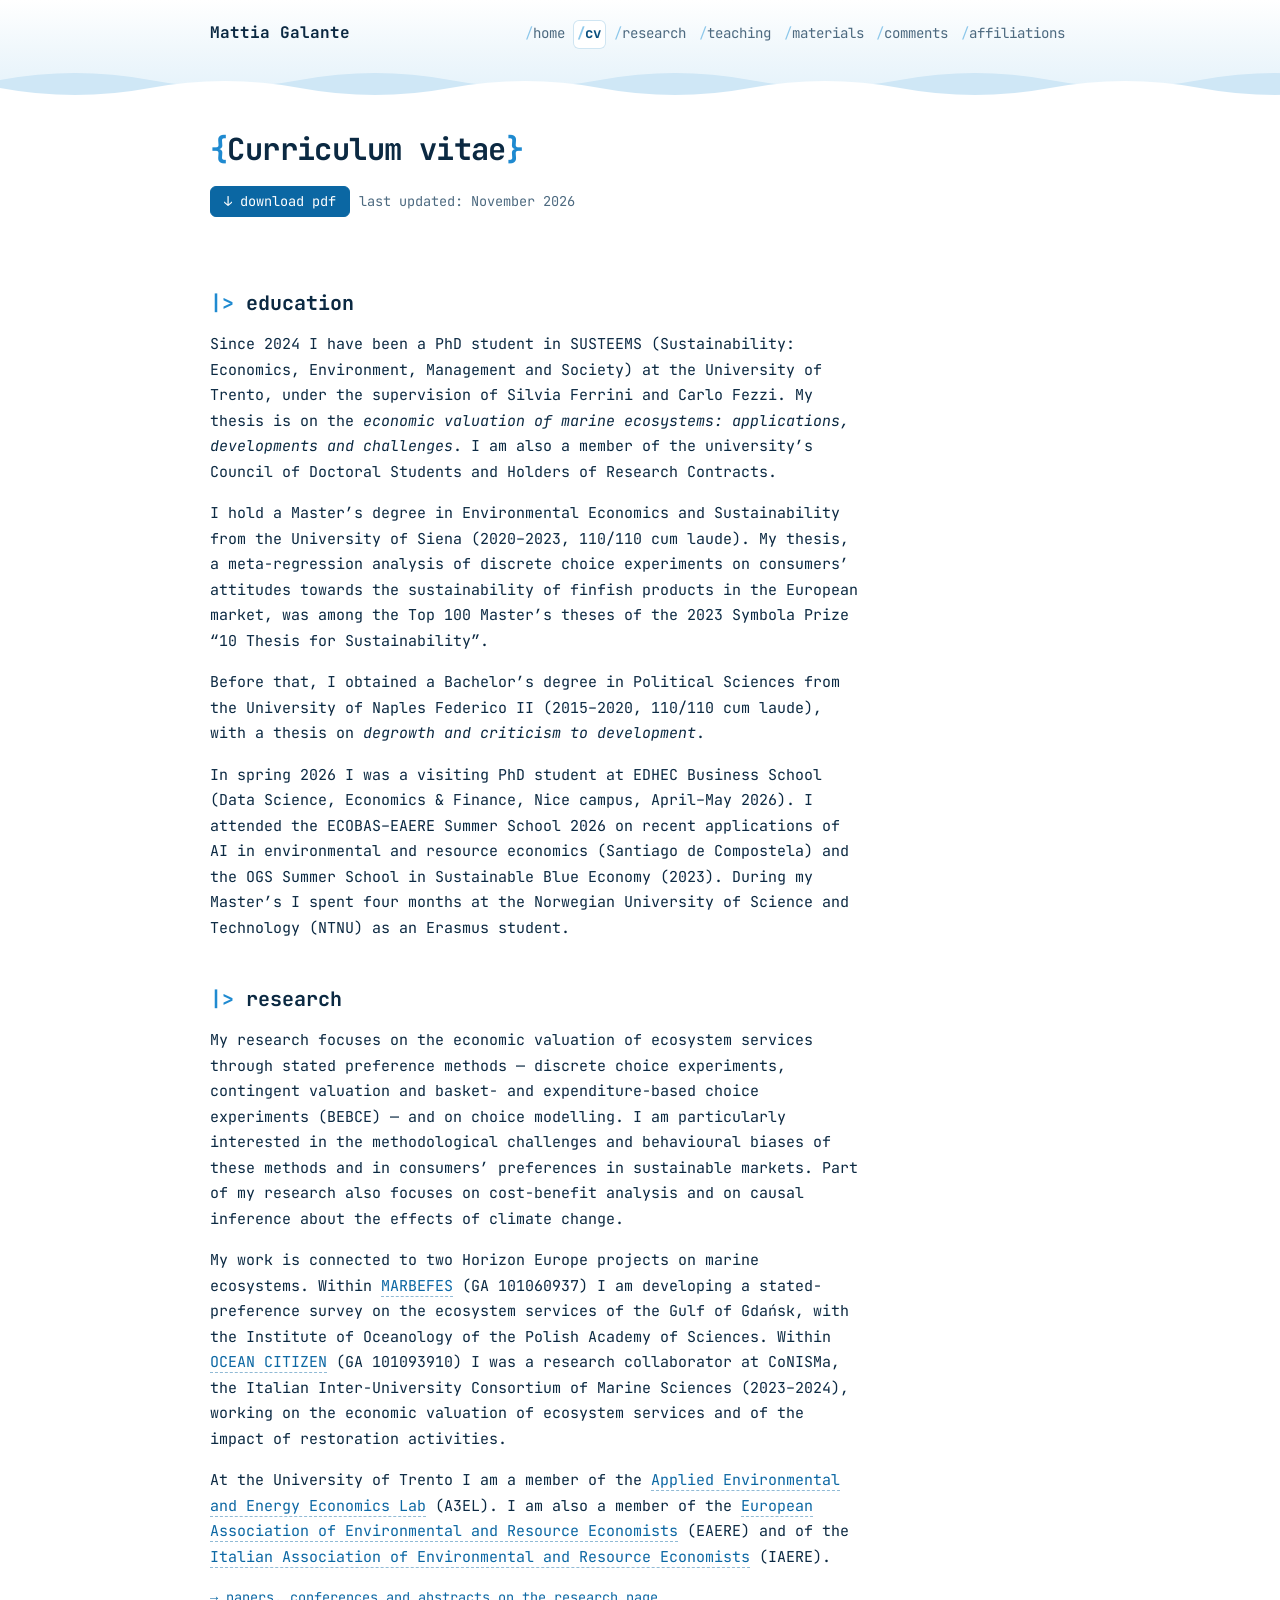
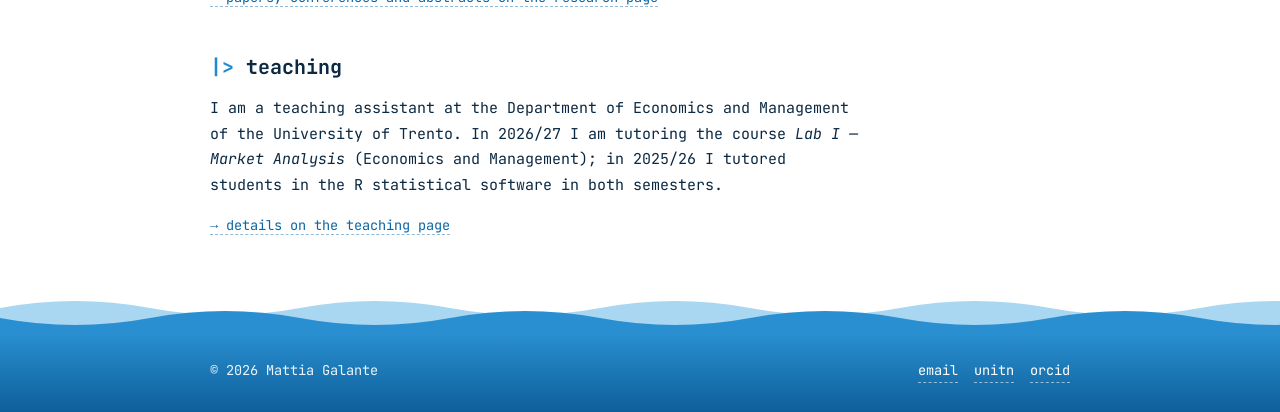
==== cv.html @ 953462c0 "First version - 101126" ====
<!DOCTYPE html>
<html lang="en">
<head>
  <meta charset="utf-8">
  <meta name="viewport" content="width=device-width, initial-scale=1">
  <title>CV — Mattia Galante</title>
  <meta name="description" content="Curriculum vitae of Mattia Galante.">
  <meta name="author" content="Mattia Galante">
  <meta name="theme-color" content="#1f8ad0">
  <link rel="icon" href="assets/img/favicon.svg" type="image/svg+xml">
  <link rel="stylesheet" href="assets/css/style.css">
  <script src="assets/js/main.js" defer></script>
</head>
<body>
  <a class="skip-link" href="#main">Skip to content</a>

  <!-- ===== HEADER — same on every page: only aria-current changes ===== -->
  <header class="site-header">
    <div class="wrap">
      <a class="brand" href="index.html">Mattia Galante</a>
      <nav class="site-nav" aria-label="Main">
        <a href="index.html">home</a>
        <a href="cv.html" aria-current="page">cv</a>
        <a href="research.html">research</a>
        <a href="teaching.html">teaching</a>
        <a href="materials.html">materials</a>
        <a href="comments.html">comments</a>
        <a href="affiliations.html">affiliations</a>
      </nav>
    </div>
  </header>

  <main id="main" class="wrap">

    <section class="page-head">
      <h1>Curriculum vitae</h1>
      <div class="cv-actions">
        <!-- Replace assets/cv.pdf with your CV, keeping the same file name -->
        <a class="btn primary" href="assets/cv.pdf" download="CV_MattiaGalante.pdf">&darr; download pdf</a>
        <span class="muted small">last updated: November 2026</span>
      </div>
    </section>

    <section class="prose" aria-labelledby="cv-edu">
      <h2 id="cv-edu">education</h2>
      <p>Since 2024 I have been a PhD student in SUSTEEMS (Sustainability: Economics, Environment, Management and Society) at the University of Trento, under the supervision of Silvia Ferrini and Carlo Fezzi. My thesis is on the <em>economic valuation of marine ecosystems: applications, developments and challenges</em>. I am also a member of the university&rsquo;s Council of Doctoral Students and Holders of Research Contracts.</p>
      <p>I hold a Master&rsquo;s degree in Environmental Economics and Sustainability from the University of Siena (2020&ndash;2023, 110/110 cum laude). My thesis, a meta-regression analysis of discrete choice experiments on consumers&rsquo; attitudes towards the sustainability of finfish products in the European market, was among the Top 100 Master&rsquo;s theses of the 2023 Symbola Prize &ldquo;10 Thesis for Sustainability&rdquo;.</p>
      <p>Before that, I obtained a Bachelor&rsquo;s degree in Political Sciences from the University of Naples Federico II (2015&ndash;2020, 110/110 cum laude), with a thesis on <em>degrowth and criticism to development</em>.</p>
      <p>In spring 2026 I was a visiting PhD student at EDHEC Business School (Data Science, Economics &amp; Finance, Nice campus, April&ndash;May 2026). I attended the ECOBAS&ndash;EAERE Summer School 2026 on recent applications of AI in environmental and resource economics (Santiago de Compostela) and the OGS Summer School in Sustainable Blue Economy (2023). During my Master&rsquo;s I spent four months at the Norwegian University of Science and Technology (NTNU) as an Erasmus student.</p>
    </section>

    <section class="prose" aria-labelledby="cv-res">
      <h2 id="cv-res">research</h2>
      <p>My research focuses on the economic valuation of ecosystem services through stated preference methods &mdash; discrete choice experiments, contingent valuation and basket- and expenditure-based choice experiments (BEBCE) &mdash; and on choice modelling. I am particularly interested in the methodological challenges and behavioural biases of these methods and in consumers&rsquo; preferences in sustainable markets. Part of my research also focuses on cost-benefit analysis and on causal inference about the effects of climate change.</p>
      <p>My work is connected to two Horizon Europe projects on marine ecosystems. Within <a href="https://www.marbefes.eu">MARBEFES</a> (GA 101060937) I am developing a stated-preference survey on the ecosystem services of the Gulf of Gdańsk, with the Institute of Oceanology of the Polish Academy of Sciences. Within <a href="https://oceancitizen.eu/">OCEAN CITIZEN</a> (GA 101093910) I was a research collaborator at CoNISMa, the Italian Inter-University Consortium of Marine Sciences (2023&ndash;2024), working on the economic valuation of ecosystem services and of the impact of restoration activities.</p>
      <p>At the University of Trento I am a member of the <a href="https://sites.google.com/view/a3el/home">Applied Environmental and Energy Economics Lab</a> (A3EL). I am also a member of the <a href="https://www.eaere.org/">European Association of Environmental and Resource Economists</a> (EAERE) and of the <a href="https://www.iaere.org/">Italian Association of Environmental and Resource Economists</a> (IAERE).</p>
      <p class="small"><a href="research.html">&rarr; papers, conferences and abstracts on the research page</a></p>
    </section>

    <section class="prose" aria-labelledby="cv-teach">
      <h2 id="cv-teach">teaching</h2>
      <p>I am a teaching assistant at the Department of Economics and Management of the University of Trento. In 2026/27 I am tutoring the course <em>Lab I &mdash; Market Analysis</em> (Economics and Management); in 2025/26 I tutored students in the R statistical software in both semesters.</p>
      <p class="small"><a href="teaching.html">&rarr; details on the teaching page</a></p>
    </section>
  </main>

  <!-- ===== FOOTER — same on every page ===== -->
  <footer class="site-footer">
    <div class="wrap">
      <span>&copy; <span data-year>2026</span> Mattia Galante</span>
      <span class="footer-links">
        <a href="mailto:mattia.galante-1@unitn.it">email</a>
        <a href="https://webapps.unitn.it/du/en/Persona/PER0280218/Curriculum">unitn</a>
        <a href="https://orcid.org/0009-0009-4476-0902">orcid</a>
      </span>
    </div>
  </footer>
</body>
</html>
---- assets/css/style.css ----
/* ==========================================================================
   Personal website — "console marina" theme
   White + azure, monospace type, stylized waves.

   Contents
   1. Fonts (self-hosted JetBrains Mono, SIL OFL)
   2. Variables (colours, sizes)  <- change the palette here
   3. Base
   4. Header + navigation + waves
   5. Page headings
   6. Components: terminal window, key-value list, buttons, tags, log
   7. Research: publications, abstracts, cards
   8. CV
   9. Comments (posts)
   10. Footer
   11. Draft helpers (.todo)
   12. Responsive, motion, print
   ========================================================================== */

/* 1. Fonts ---------------------------------------------------------------- */
@font-face {
  font-family: "JetBrains Mono"; font-style: normal; font-weight: 400; font-display: swap;
  src: url("../fonts/jetbrains-mono-latin-400-normal.woff2") format("woff2");
  unicode-range: U+0000-00FF,U+0131,U+0152-0153,U+02BB-02BC,U+02C6,U+02DA,U+02DC,U+0304,U+0308,U+0329,U+2000-206F,U+20AC,U+2122,U+2191,U+2193,U+2212,U+2215,U+FEFF,U+FFFD;
}
@font-face {
  font-family: "JetBrains Mono"; font-style: normal; font-weight: 400; font-display: swap;
  src: url("../fonts/jetbrains-mono-latin-ext-400-normal.woff2") format("woff2");
  unicode-range: U+0100-02BA,U+02BD-02C5,U+02C7-02CC,U+02CE-02D7,U+02DD-02FF,U+0304,U+0308,U+0329,U+1D00-1DBF,U+1E00-1E9F,U+1EF2-1EFF,U+2020,U+20A0-20AB,U+20AD-20C0,U+2113,U+2C60-2C7F,U+A720-A7FF;
}
@font-face {
  font-family: "JetBrains Mono"; font-style: normal; font-weight: 700; font-display: swap;
  src: url("../fonts/jetbrains-mono-latin-700-normal.woff2") format("woff2");
  unicode-range: U+0000-00FF,U+0131,U+0152-0153,U+02BB-02BC,U+02C6,U+02DA,U+02DC,U+0304,U+0308,U+0329,U+2000-206F,U+20AC,U+2122,U+2191,U+2193,U+2212,U+2215,U+FEFF,U+FFFD;
}
@font-face {
  font-family: "JetBrains Mono"; font-style: normal; font-weight: 700; font-display: swap;
  src: url("../fonts/jetbrains-mono-latin-ext-700-normal.woff2") format("woff2");
  unicode-range: U+0100-02BA,U+02BD-02C5,U+02C7-02CC,U+02CE-02D7,U+02DD-02FF,U+0304,U+0308,U+0329,U+1D00-1DBF,U+1E00-1E9F,U+1EF2-1EFF,U+2020,U+20A0-20AB,U+20AD-20C0,U+2113,U+2C60-2C7F,U+A720-A7FF;
}
@font-face {
  font-family: "JetBrains Mono"; font-style: italic; font-weight: 400; font-display: swap;
  src: url("../fonts/jetbrains-mono-latin-400-italic.woff2") format("woff2");
  unicode-range: U+0000-00FF,U+0131,U+0152-0153,U+02BB-02BC,U+02C6,U+02DA,U+02DC,U+0304,U+0308,U+0329,U+2000-206F,U+20AC,U+2122,U+2191,U+2193,U+2212,U+2215,U+FEFF,U+FFFD;
}
@font-face {
  font-family: "JetBrains Mono"; font-style: italic; font-weight: 400; font-display: swap;
  src: url("../fonts/jetbrains-mono-latin-ext-400-italic.woff2") format("woff2");
  unicode-range: U+0100-02BA,U+02BD-02C5,U+02C7-02CC,U+02CE-02D7,U+02DD-02FF,U+0304,U+0308,U+0329,U+1D00-1DBF,U+1E00-1E9F,U+1EF2-1EFF,U+2020,U+20A0-20AB,U+20AD-20C0,U+2113,U+2C60-2C7F,U+A720-A7FF;
}

/* 2. Variables ------------------------------------------------------------ */
:root {
  --bg: #ffffff;
  --foam: #f1f8fc;        /* very light azure: header, boxes */
  --foam-2: #e2f1fa;      /* light azure: hovers, bars */
  --line: #cfe5f2;        /* borders */
  --ink: #0b2942;         /* main text: deep navy */
  --muted: #4d6a80;       /* secondary text */
  --azure: #1f8ad0;       /* decorative azure (#, bullets, waves) */
  --link: #0b67a3;        /* links: darker azure, readable on white */
  --deep: #0a4f7e;        /* hover, active */
  --sea: #0b7f7a;         /* prompt colour (sea green) */
  --footer-top: #2a8fd0;  /* must match wave-footer-front.svg */
  --footer-bottom: #0d5f99;
  --radius: 10px;
  --shadow: 0 14px 34px -22px rgba(11, 41, 66, .45);
  --mono: "JetBrains Mono", ui-monospace, SFMono-Regular, Menlo, Consolas, "Liberation Mono", monospace;
  --wrap: 900px;
  --tile: 600px;          /* width of one wave tile */
}

/* 3. Base ----------------------------------------------------------------- */
*, *::before, *::after { box-sizing: border-box; }
html { -webkit-text-size-adjust: 100%; scroll-behavior: smooth; }
body {
  margin: 0;
  min-height: 100vh;
  display: flex;
  flex-direction: column;
  font-family: var(--mono);
  font-variant-ligatures: none;      /* show |> as typed, not as a triangle */
  font-feature-settings: "calt" 0, "liga" 0;
  font-size: 15px;
  line-height: 1.7;
  color: var(--ink);
  background: var(--bg);
}
main { flex: 1; width: 100%; }
[hidden] { display: none !important; }   /* elements marked hidden stay in the code but are not shown */
.wrap { max-width: var(--wrap); margin: 0 auto; padding: 0 1.25rem; }
img { max-width: 100%; height: auto; }
p { margin: 0 0 1rem; }
::selection { background: #bfe3f7; color: var(--ink); }

a { color: var(--link); text-decoration: none; border-bottom: 1px dashed rgba(11, 103, 163, .45); }
a:hover { color: var(--deep); border-bottom-style: solid; }
:focus-visible { outline: 2px solid var(--azure); outline-offset: 3px; border-radius: 3px; }

.skip-link { position: absolute; left: -999px; top: .5rem; z-index: 10; background: var(--ink); color: #fff; padding: .4rem .8rem; border: 0; }
.skip-link:focus { left: .5rem; }

hr.tilde {
  border: 0; height: 12px; margin: 2.8rem 0;
  background: url("../img/wave-line.svg") repeat-x center / 60px 12px;
  opacity: .9;
}

code, kbd { font-family: var(--mono); background: var(--foam-2); padding: .05em .35em; border-radius: 4px; font-size: .92em; }

/* 4. Header + navigation + waves ------------------------------------------ */
.site-header {
  position: relative;
  background: linear-gradient(180deg, #ffffff 0%, var(--foam) 45%, var(--foam-2) 100%);
  padding-top: 1.2rem;
}
.site-header .wrap {
  display: flex; flex-wrap: wrap; align-items: baseline; justify-content: space-between;
  gap: .5rem 1.2rem;
  padding-bottom: 3.4rem;
}
.brand { font-weight: 700; font-size: 1rem; color: var(--ink); border: 0; white-space: nowrap; }
.brand:hover { color: var(--deep); }

.site-nav { display: flex; flex-wrap: wrap; gap: .15rem .2rem; font-size: .88rem; }
.site-nav a { color: var(--muted); border: 0; padding: .15rem .3rem; border-radius: 6px; }
.site-nav a::before { content: "/"; color: #8cc7ea; }
.site-nav a:hover { color: var(--link); background: #fff; }
.site-nav a[aria-current="page"] { color: var(--deep); background: #fff; font-weight: 700; box-shadow: inset 0 0 0 1px var(--line); }

/* two wave layers drifting at different speeds */
.site-header::before,
.site-header::after {
  content: ""; position: absolute; left: 0; right: 0; bottom: -1px; height: 40px;
  background-repeat: repeat-x; background-size: var(--tile) 40px;
  pointer-events: none;
}
.site-header::before { background-image: url("../img/wave-back.svg"); animation: drift 38s linear infinite; }
.site-header::after  { background-image: url("../img/wave-front.svg"); animation: drift 26s linear infinite reverse; }
@keyframes drift { from { background-position-x: 0; } to { background-position-x: calc(var(--tile) * -1); } }

/* 5. Page headings -------------------------------------------------------- */
.page-head { padding: 1.6rem 0 .4rem; }

h1, h2, h3, h4 { line-height: 1.3; font-weight: 700; }
h1 { font-size: 1.9rem; margin: .1rem 0 1rem; letter-spacing: -.02em; }
h1::before { content: "{"; color: var(--azure); }
h1::after { content: "}"; color: var(--azure); }
h2 { font-size: 1.25rem; margin: 2.8rem 0 1rem; scroll-margin-top: 1rem; }
h2::before { content: "|> "; color: var(--azure); }
h3 { font-size: 1rem; margin: 2rem 0 .8rem; color: var(--deep); scroll-margin-top: 1rem; }
h3::before { content: "|> "; color: #8cc7ea; }
.no-hash::before, .no-hash::after { content: none; }
.lead { color: var(--muted); max-width: 70ch; }

/* in-page index, e.g. on Research */
.toc { display: flex; flex-wrap: wrap; gap: .4rem; margin: .4rem 0 0; padding: 0; list-style: none; font-size: .88rem; }
.toc a { display: inline-block; border: 1px solid var(--line); border-radius: 999px; padding: .1rem .7rem; background: var(--foam); }
.toc a::before { content: "#"; color: var(--azure); margin-right: .15rem; }
.toc a:hover { background: var(--foam-2); }

/* 6. Components ----------------------------------------------------------- */
/* terminal window */
.term {
  margin-top: 2rem;
  border: 1px solid var(--line); border-radius: var(--radius);
  background: #fff; box-shadow: var(--shadow); overflow: hidden;
}
.term-bar {
  display: flex; align-items: center; gap: .45rem;
  padding: .55rem .85rem; background: var(--foam-2); border-bottom: 1px solid var(--line);
  font-size: .8rem; color: var(--muted);
}
.term-bar i { width: 11px; height: 11px; border-radius: 50%; display: inline-block; background: #a9d6f1; }
.term-bar i:nth-child(2) { background: #5fb3e6; }
.term-bar i:nth-child(3) { background: #1f8ad0; }
.term-title { margin-left: .5rem; }
.term-body { padding: 1.4rem 1.5rem 1.5rem; }

.about { display: grid; grid-template-columns: 190px 1fr; gap: 1.7rem; align-items: start; }
.about .photo { width: 190px; height: auto; border-radius: 8px; border: 1px solid var(--line); background: var(--foam); }
.about h1 { margin-top: 0; margin-bottom: .2rem; }
.role { color: var(--muted); margin-bottom: 1rem; }

/* key: value list (contacts) */
.kv { display: grid; grid-template-columns: max-content 1fr; gap: .25rem 1rem; margin: 1.2rem 0; padding: .9rem 1rem; background: var(--foam); border-radius: 8px; font-size: .9rem; }
.kv dt { color: var(--sea); font-weight: 700; }
.kv dt::after { content: ":"; color: var(--muted); font-weight: 400; }
.kv dd { margin: 0; overflow-wrap: anywhere; }

/* buttons (links or summaries that look like buttons) */
.btn,
details.abstract > summary {
  display: inline-flex; align-items: center; gap: .35rem;
  padding: .32rem .8rem; border: 1px solid #9fcdec; border-radius: 6px;
  background: #fff; color: var(--link); font-size: .85rem; line-height: 1.4;
  cursor: pointer; user-select: none; font-family: var(--mono);
}
.btn:hover, details.abstract > summary:hover { background: var(--foam-2); border-color: var(--azure); color: var(--deep); }
.btn.primary { background: var(--link); border-color: var(--link); color: #fff; }
.btn.primary:hover { background: var(--deep); border-color: var(--deep); color: #fff; }
.btn-row { display: flex; flex-wrap: wrap; gap: .5rem; margin: 1rem 0 0; }
button.btn { font: inherit; font-size: .85rem; }

.tag { display: inline-block; font-size: .75rem; line-height: 1.6; padding: 0 .5rem; border-radius: 999px; background: var(--foam-2); color: var(--deep); white-space: nowrap; }
.muted { color: var(--muted); }
.small { font-size: .85rem; }

/* dated log (news, conferences) */
.log { list-style: none; margin: 0; padding: 0; border-left: 2px solid var(--line); }
.log li { position: relative; display: grid; grid-template-columns: 6.6rem 1fr; gap: 1rem; padding: .5rem 0 .5rem 1.1rem; }
.log li::before {
  content: ""; position: absolute; left: -7px; top: 1rem;
  width: 12px; height: 12px; border-radius: 50%; background: #fff; border: 2px solid var(--azure);
}
.log time { color: var(--muted); font-size: .88rem; padding-top: .05rem; }
.log li:first-child::before { background: var(--azure); }

/* plain list with "> " bullets */
.prompt-list { list-style: none; margin: 0; padding: 0; }
.prompt-list li { position: relative; padding: .35rem 0 .35rem 1.4rem; }
.prompt-list li::before { content: ">"; position: absolute; left: 0; color: var(--azure); font-weight: 700; }

/* cards (projects, affiliations) */
.cards { display: grid; grid-template-columns: repeat(auto-fit, minmax(250px, 1fr)); gap: 1rem; }
.card { border: 1px solid var(--line); border-radius: 8px; padding: 1.1rem 1.2rem; background: linear-gradient(180deg, #fff 0%, var(--foam) 100%); }
.card h3 { margin: 0 0 .3rem; }
.card h3::before { content: none; }
.card .meta { color: var(--muted); font-size: .85rem; margin-bottom: .7rem; }
.card-logo { display: block; height: 42px; width: auto; max-width: 100%; object-fit: contain; object-position: left center; margin: 0 0 .9rem; }
.card-logo-text { display: inline-flex; align-items: center; height: 42px; margin: 0 0 .9rem; padding: 0 .75rem; border: 2px solid var(--deep); border-radius: 6px; font-weight: 700; font-size: 1.1rem; letter-spacing: .08em; color: var(--deep); }   /* for affiliations without a logo */
.card p:last-child { margin-bottom: 0; }

/* 7. Research: publications ----------------------------------------------- */
.pub { border: 1px solid var(--line); border-radius: 8px; padding: 1rem 1.15rem; margin-bottom: .9rem; background: #fff; transition: border-color .15s; }
.pub:hover { border-color: #9fcdec; }
.pub-title { margin: 0 0 .2rem; font-size: 1rem; color: var(--ink); }
.pub-title::before { content: none; }
.pub-meta { margin: 0 0 .75rem; color: var(--muted); font-size: .87rem; }
.pub-meta em { color: var(--ink); }
.pub-actions { display: flex; flex-wrap: wrap; gap: .5rem; align-items: flex-start; }

details.abstract > summary { list-style: none; }
details.abstract > summary::-webkit-details-marker { display: none; }
details.abstract > summary::before { content: "[+]"; font-weight: 700; }
details.abstract[open] > summary::before { content: "[-]"; }
details.abstract[open] { flex: 1 1 100%; }
.abstract-text {
  margin-top: .7rem; padding: .85rem 1rem;
  background: var(--foam); border-left: 3px solid var(--azure); border-radius: 0 6px 6px 0;
  font-size: .9rem;
}
.abstract-text p:last-child { margin-bottom: 0; }

.wip .prompt-list li { padding-top: .45rem; padding-bottom: .45rem; }

/* 8. CV ------------------------------------------------------------------- */
.cv-actions { display: flex; flex-wrap: wrap; gap: .6rem; align-items: center; margin: .2rem 0 1.4rem; }
.cv-row { display: grid; grid-template-columns: 9.5rem 1fr; gap: 1rem; padding: .55rem 0; border-bottom: 1px dashed var(--line); }
.cv-row:last-child { border-bottom: 0; }
.cv-row .when { color: var(--muted); font-size: .88rem; padding-top: .05rem; }
.cv-row .what p { margin: 0; }
.cv-row .what .muted { font-size: .88rem; }

/* 9. Comments (posts) ----------------------------------------------------- */
.post-item { padding: 1.1rem 0; border-bottom: 1px dashed var(--line); }
.post-item:last-child { border-bottom: 0; }
.post-item h3 { margin: .1rem 0 .4rem; font-size: 1.05rem; }
.post-item h3::before { content: none; }
.post-item h3 a { border-bottom: 0; }
.post-item h3 a:hover { border-bottom: 1px solid; }
.post-item .meta { color: var(--muted); font-size: .85rem; display: flex; flex-wrap: wrap; gap: .4rem .8rem; align-items: center; }
.post-item p { margin: .3rem 0 0; }

.prose { max-width: 72ch; }
.prose blockquote { margin: 1.2rem 0; padding: .6rem 1rem; border-left: 3px solid var(--azure); background: var(--foam); color: var(--deep); }
.prose ul { padding-left: 1.3rem; }
.post-meta { color: var(--muted); font-size: .88rem; margin-bottom: 1.6rem; }

/* 10. Footer -------------------------------------------------------------- */
.site-footer {
  position: relative; margin-top: 5rem;
  background: linear-gradient(180deg, var(--footer-top) 0%, var(--footer-bottom) 100%);
  color: #e8f5fd; font-size: .85rem;
  padding: 1.6rem 0 1.8rem;
}
.site-footer::before,
.site-footer::after {
  content: ""; position: absolute; left: 0; right: 0; top: -39px; height: 40px;
  background-repeat: repeat-x; background-size: var(--tile) 40px; pointer-events: none;
}
.site-footer::before { background-image: url("../img/wave-footer-back.svg"); animation: drift 44s linear infinite reverse; }
.site-footer::after  { background-image: url("../img/wave-footer-front.svg"); animation: drift 30s linear infinite; }
.site-footer .wrap { display: flex; flex-wrap: wrap; justify-content: space-between; gap: .6rem 1.5rem; }
.site-footer a { color: #fff; border-bottom-color: rgba(255, 255, 255, .55); }
.site-footer a:hover { color: #fff; border-bottom-style: solid; }
.footer-links { display: flex; flex-wrap: wrap; gap: .3rem 1rem; }

/* 11. Draft helpers ------------------------------------------------------- */
/* Everything still to be filled in is wrapped in <span class="todo">.
   Search the files for "todo" to find them; remove the class when done. */
.todo { background: #fff4cc; border-bottom: 1px dashed #d9a92a; padding: 0 .2em; border-radius: 2px; }
.todo-note { font-size: .8rem; color: #8a6510; background: #fff8e0; border: 1px dashed #e3bf5c; padding: .4rem .7rem; border-radius: 6px; margin: 0 0 1rem; }

/* 12. Responsive, motion, print ------------------------------------------- */
@media (max-width: 680px) {
  body { font-size: 14px; }
  h1 { font-size: 1.55rem; }
  .site-header .wrap { padding-bottom: 3.4rem; }
  :root { --tile: 420px; }
  .site-header::before, .site-header::after { height: 28px; background-size: var(--tile) 28px; }
  .site-footer::before, .site-footer::after { height: 28px; top: -27px; background-size: var(--tile) 28px; }
  .about { grid-template-columns: 1fr; gap: 1.1rem; }
  .about .photo { width: 140px; }
  .term-body { padding: 1.1rem 1rem 1.2rem; }
  .log li, .cv-row { grid-template-columns: 1fr; gap: .1rem; }
  .kv { grid-template-columns: 1fr; gap: 0; }
  .kv dd { margin-bottom: .45rem; }
}

@media (prefers-reduced-motion: reduce) {
  *, *::before, *::after { animation: none !important; transition: none !important; }
  html { scroll-behavior: auto; }
}

@media print {
  .site-header, .site-footer, .skip-link, .no-print, .toc { display: none !important; }
  body { font-size: 11pt; color: #000; }
  a { color: #000; border: 0; }
  .todo { background: none; border: 0; }
}
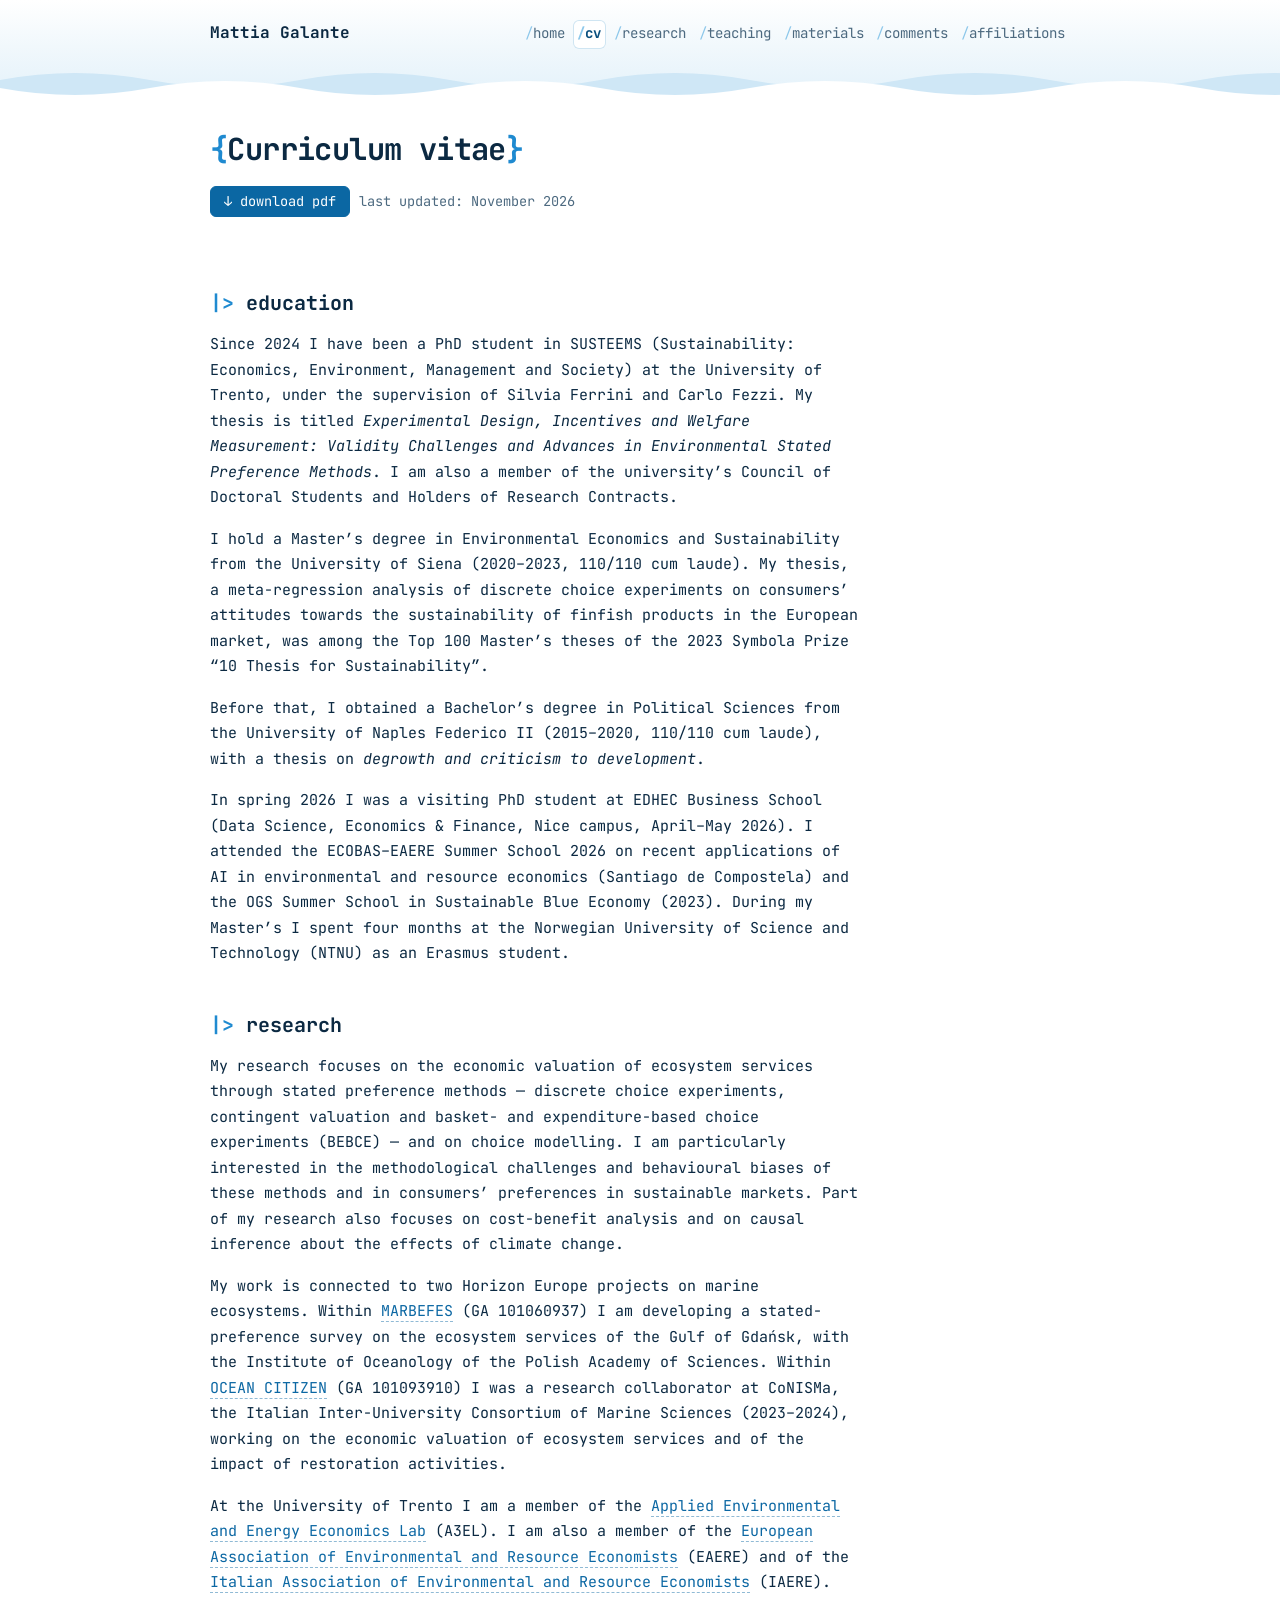
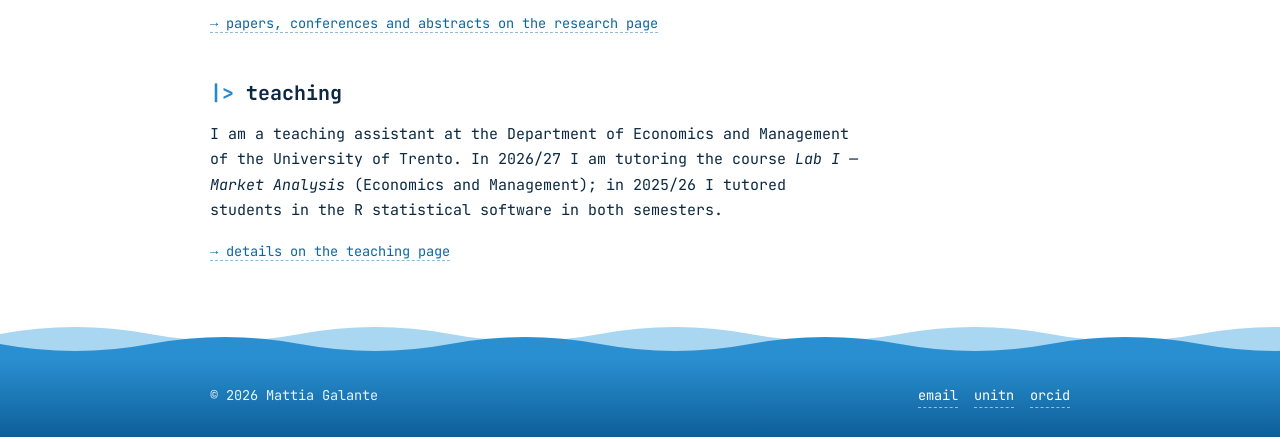
==== commit 3f82eace: "Third version - 111126" ====
--- a/cv.html
+++ b/cv.html
@@ -43,7 +43,7 @@
 
     <section class="prose" aria-labelledby="cv-edu">
       <h2 id="cv-edu">education</h2>
-      <p>Since 2024 I have been a PhD student in SUSTEEMS (Sustainability: Economics, Environment, Management and Society) at the University of Trento, under the supervision of Silvia Ferrini and Carlo Fezzi. My thesis is on the <em>economic valuation of marine ecosystems: applications, developments and challenges</em>. I am also a member of the university&rsquo;s Council of Doctoral Students and Holders of Research Contracts.</p>
+      <p>Since 2024 I have been a PhD student in SUSTEEMS (Sustainability: Economics, Environment, Management and Society) at the University of Trento, under the supervision of Silvia Ferrini and Carlo Fezzi. My thesis is titled <em>Experimental Design, Incentives and Welfare Measurement: Validity Challenges and Advances in Environmental Stated Preference Methods</em>. I am also a member of the university&rsquo;s Council of Doctoral Students and Holders of Research Contracts.</p>
       <p>I hold a Master&rsquo;s degree in Environmental Economics and Sustainability from the University of Siena (2020&ndash;2023, 110/110 cum laude). My thesis, a meta-regression analysis of discrete choice experiments on consumers&rsquo; attitudes towards the sustainability of finfish products in the European market, was among the Top 100 Master&rsquo;s theses of the 2023 Symbola Prize &ldquo;10 Thesis for Sustainability&rdquo;.</p>
       <p>Before that, I obtained a Bachelor&rsquo;s degree in Political Sciences from the University of Naples Federico II (2015&ndash;2020, 110/110 cum laude), with a thesis on <em>degrowth and criticism to development</em>.</p>
       <p>In spring 2026 I was a visiting PhD student at EDHEC Business School (Data Science, Economics &amp; Finance, Nice campus, April&ndash;May 2026). I attended the ECOBAS&ndash;EAERE Summer School 2026 on recent applications of AI in environmental and resource economics (Santiago de Compostela) and the OGS Summer School in Sustainable Blue Economy (2023). During my Master&rsquo;s I spent four months at the Norwegian University of Science and Technology (NTNU) as an Erasmus student.</p>
--- a/assets/css/style.css
+++ b/assets/css/style.css
@@ -238,6 +238,7 @@
 .pub-title::before { content: none; }
 .pub-meta { margin: 0 0 .75rem; color: var(--muted); font-size: .87rem; }
 .pub-meta em { color: var(--ink); }
+.pub-meta:last-child { margin-bottom: 0; }
 .pub-actions { display: flex; flex-wrap: wrap; gap: .5rem; align-items: flex-start; }
 
 details.abstract > summary { list-style: none; }
